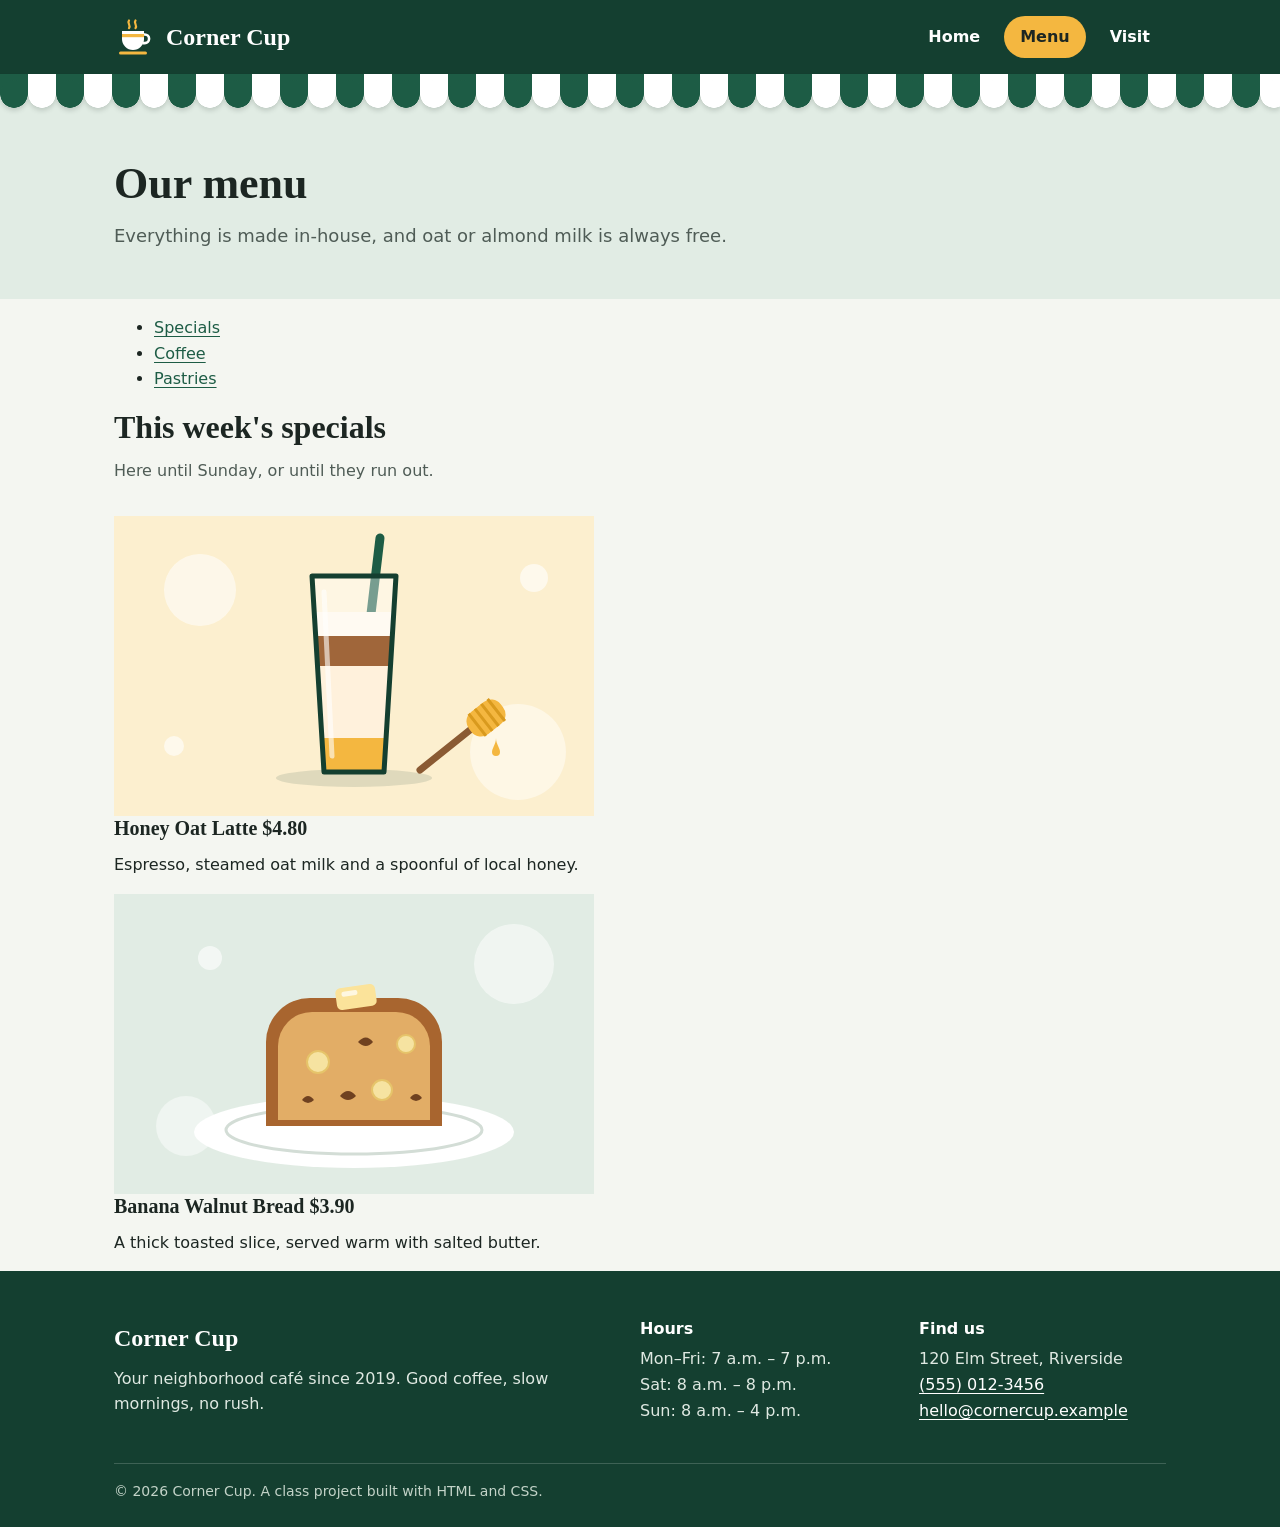
==== menu.html @ 161712bf "TODO 2 Done?" ====
<!DOCTYPE html>
<html lang="en">
<head>
  <meta charset="UTF-8">
  <meta name="viewport" content="width=device-width, initial-scale=1.0">
  <title>Menu | Corner Cup</title>
  <link rel="stylesheet" href="css/base.css">
  <link rel="stylesheet" href="css/menu.css">
</head>
<body>
  <a class="skip-link" href="#main">Skip to content</a>

  <!-- ===== Shared header (provided, don't edit) ===== -->
  <header class="site-header">
    <div class="container header-inner">
      <a class="brand" href="index.html">
        <img src="images/logo.svg" alt="" width="40" height="40">
        Corner Cup
      </a>
      <nav aria-label="Main">
        <ul class="nav-list">
          <li><a href="index.html">Home</a></li>
          <li><a href="menu.html" aria-current="page">Menu</a></li>
          <li><a href="visit.html">Visit</a></li>
        </ul>
      </nav>
    </div>
  </header>

  <!-- ===== Student 2: Menu page ===== -->
  <main id="main">
    <section class="page-header">
      <div class="container">
        <h1>Our menu</h1>
        <p>Everything is made in-house, and oat or almond milk is always free.</p>
      </div>
    </section>
    <nav class="menu-nav" aria-label="Menu sections">
      <div class="container">
        <ul class="menu-nav-list">
          <li><a href="#specials">Specials</a></li>
          <li><a href="#coffee">Coffee</a></li>
          <li><a href="#pastries">Pastries</a></li>
        </ul>
      </div>
    </nav>

    <section id="specials">
      <div class="container">
        <h2 class="section-title">This week's specials</h2>
        <p class="section-intro">Here until Sunday, or until they run out.</p>
        <div class="special-grid">
          <article class="special-card">
            <img src="images/special-latte.svg" width="480" height="300" alt=""/>
            <div class="special-body">
              <div class="item-head">
                <h3>Honey Oat Latte <span class="price">$4.80</span></h3>
                <p>Espresso, steamed oat milk and a spoonful of local honey.</p>
              </div>
            </div>
          </article>
          <article class="special-card">
            <img src="images/special-bread.svg" width="480" height="300" alt=""/>
            <div class="special-body">
              <div class="item-head">
                <h3>Banana Walnut Bread <span class="price">$3.90</span></h3>
                <p>A thick toasted slice, served warm with salted butter.</p>
              </div>
            </div>
          </article>
        </div>
      </div>
    </section>
    <!--
    ===================================================================
    STUDENT 2: build the Menu page inside this <main> element.
    Text to use is in "quotes". Suggested class names are in [brackets].
    Style everything in css/menu.css.
    ===================================================================

    TODO 1: Page header and category links (about 15 min)
      1. A <section> with the shared class [page-header] (it's already
         styled in base.css) containing a <div> [container] with:
         - <h1> "Our menu"
         - <p> "Everything is made in-house, and oat or almond milk is always free."
      2. A <nav> [menu-nav] with aria-label="Menu sections", containing a
         <div> [container] with a <ul> [menu-nav-list] of three links:
           "Specials" goes to #specials
           "Coffee" goes to #coffee
           "Pastries" goes to #pastries

           - done -->
    <!-- TODO 2: Specials (about 15 min)
    A <section> [section] with id="specials" (Student 1 links to this id!).
    Inside it, a <div> [container] with:
      - <h2> [section-title] "This week's specials"
      - <p> [section-intro] "Here until Sunday, or until they run out."
      - A <div> [special-grid] holding two <article> [special-card].
        Each card has:
          an <img> with width="480" height="300" and descriptive alt text, then
          a <div> [special-body] holding:
            a <div> [item-head] with an <h3> (the name) and a <span> [price]
            a <p> with the description
        Card 1: images/special-latte.svg
          "Honey Oat Latte"  "$4.80"
          "Espresso, steamed oat milk and a spoonful of local honey."
        Card 2: images/special-bread.svg
          "Banana Walnut Bread"  "$3.90"
          "A thick toasted slice, served warm with salted butter."-->
    <!--
    TODO 3: Menu lists (about 20 min)
    Two sections. Each is a <section> [section menu-section] with an id,
    containing a <div> [container] with an <h2> [section-title] and a
    <ul> [menu-list]. Each item is an <li> [menu-item] holding:
      a <div> [item-head] with an <h3> (the name) and a <span> [price]
      a <p> with the description

    Section 1: id="coffee", <h2> "Coffee"
      "Espresso"     "$2.80"  "A double shot of our house blend: chocolatey with a bright finish."
      "Cappuccino"   "$3.80"  "Espresso with equal parts steamed milk and thick foam."  (stretch: Bestseller)
      "Flat White"   "$4.00"  "A double shot topped with a thin layer of silky milk."
      "Cold Brew"    "$4.20"  "Steeped for 18 hours and served over ice."

    Section 2: id="pastries", <h2> "Pastries"
      "Butter Croissant"     "$3.20"  "Flaky, golden and baked every morning."  (stretch: Bestseller)
      "Cinnamon Roll"        "$3.60"  "Soft, swirled and topped with cream cheese icing."
      "Blueberry Muffin"     "$3.00"  "Packed with blueberries under a crunchy sugar top."
      "Oat & Raisin Cookie"  "$2.40"  "Chewy in the middle and crisp at the edges."  (stretch: Vegan)
      Tip: in HTML, write the & as &amp;

    TODO 4: Group-order note (about 5 min)
    After the two sections, a <div> [container] with a <p> [group-note]:
      "Ordering for a meeting or a party? Send us a message and we'll have
       everything ready."
    Make "Send us a message" a link to visit.html#contact
    (Student 3 creates that id).

    TODO 5: Phone layout
    Nothing to add here. This one is CSS only (see css/menu.css).

    STRETCH (only if you finish early): Badges
    Inside the <h3> of the three items marked "stretch", after the name,
    add a <span> [badge] with "Bestseller" or "Vegan".
    ===================================================================
    -->
  </main>

  <!-- ===== Shared footer (provided, don't edit) ===== -->
  <footer class="site-footer">
    <div class="container">
      <div class="footer-grid">
        <div>
          <p class="footer-brand">Corner Cup</p>
          <p>Your neighborhood café since 2019. Good coffee, slow mornings, no rush.</p>
        </div>
        <div>
          <h2 class="footer-title">Hours</h2>
          <p>Mon–Fri: 7 a.m. – 7 p.m.<br>Sat: 8 a.m. – 8 p.m.<br>Sun: 8 a.m. – 4 p.m.</p>
        </div>
        <div>
          <h2 class="footer-title">Find us</h2>
          <p>120 Elm Street, Riverside<br>
            <a href="tel:+15550123456">(555) 012-3456</a><br>
            <a href="mailto:hello@cornercup.example">hello@cornercup.example</a></p>
        </div>
      </div>
      <p class="footer-bottom">© 2026 Corner Cup. A class project built with HTML and CSS.</p>
    </div>
  </footer>
</body>
</html>
---- css/base.css ----
/* ==================================================================
   Corner Cup: shared styles (base.css)
   Provided by your teacher. Please don't edit this file.
   Use the variables and classes below in your own page's CSS.
   ================================================================== */

/* ---------- Design tokens ---------- */
:root {
  /* Colors */
  --color-primary: #1d5c45;       /* awning green: buttons, links */
  --color-primary-dark: #143f30;  /* header, footer, hover states */
  --color-accent: #f4b740;        /* marigold: highlights (always use dark text on it) */
  --color-accent-soft: #fcefcf;   /* pale marigold: badges, soft highlights */
  --color-mint: #e1ece4;          /* pale green: soft backgrounds */
  --color-bg: #f4f6f1;            /* page background */
  --color-surface: #ffffff;       /* cards and form fields */
  --color-text: #1c2622;          /* main text */
  --color-muted: #4f5c56;         /* secondary text */
  --color-border: #d3ddd6;        /* card borders and dividers */
  --color-border-strong: #7b8a82; /* form field borders */

  /* Fonts */
  --font-body: system-ui, -apple-system, "Segoe UI", Roboto, "Helvetica Neue", Arial, sans-serif;
  --font-display: "Palatino Linotype", Palatino, "Book Antiqua", Georgia, serif;

  /* Spacing scale */
  --space-1: 4px;
  --space-2: 8px;
  --space-3: 12px;
  --space-4: 16px;
  --space-5: 24px;
  --space-6: 32px;
  --space-7: 48px;
  --space-8: 64px;

  /* Shapes */
  --radius-sm: 6px;
  --radius: 12px;
  --radius-lg: 20px;
  --radius-pill: 999px;
  --shadow: 0 2px 10px rgba(28, 38, 34, 0.08);

  /* Layout */
  --max-width: 1100px;
}

/* ---------- Base ---------- */
*,
*::before,
*::after {
  box-sizing: border-box;
}

html {
  scroll-behavior: smooth;
}

body {
  margin: 0;
  font-family: var(--font-body);
  font-size: 1rem;
  line-height: 1.6;
  color: var(--color-text);
  background: var(--color-bg);
}

img {
  display: block;
  max-width: 100%;
  height: auto;
}

h1,
h2,
h3 {
  margin: 0 0 var(--space-3);
  font-family: var(--font-display);
  line-height: 1.2;
  text-wrap: balance;
}

h1 {
  font-size: 2.75rem;
}

h2 {
  font-size: 2rem;
}

h3 {
  font-size: 1.25rem;
}

p {
  margin: 0 0 var(--space-4);
}

a {
  color: var(--color-primary);
  text-underline-offset: 3px;
}

a:hover {
  color: var(--color-primary-dark);
}

:focus-visible {
  outline: 3px solid var(--color-primary);
  outline-offset: 3px;
}

/* ---------- Layout helpers ---------- */
.container {
  max-width: var(--max-width);
  margin: 0 auto;
  padding: 0 var(--space-5);
}

.section {
  padding: var(--space-8) 0;
}

.section-title {
  margin-bottom: var(--space-3);
}

.section-intro {
  max-width: 60ch;
  margin-bottom: var(--space-6);
  color: var(--color-muted);
}

/* ---------- Buttons ---------- */
.button {
  display: inline-block;
  padding: 12px 22px;
  border: 2px solid var(--color-primary);
  border-radius: var(--radius-pill);
  background: var(--color-primary);
  color: #ffffff;
  font: inherit;
  font-weight: 700;
  line-height: 1.2;
  text-decoration: none;
  cursor: pointer;
  transition: background-color 150ms ease, color 150ms ease, transform 150ms ease;
}

.button:hover {
  border-color: var(--color-primary-dark);
  background: var(--color-primary-dark);
  color: #ffffff;
  transform: translateY(-2px);
}

.button--secondary {
  background: transparent;
  color: var(--color-primary);
}

.button--secondary:hover {
  border-color: var(--color-primary);
  background: var(--color-primary);
  color: #ffffff;
}

/* ---------- Skip link (appears when you press Tab) ---------- */
.skip-link {
  position: absolute;
  top: -60px;
  left: var(--space-4);
  z-index: 10;
  padding: var(--space-2) var(--space-4);
  border-radius: var(--radius-sm);
  background: var(--color-accent);
  color: var(--color-text);
  font-weight: 700;
}

.skip-link:focus {
  top: var(--space-4);
}

/* ---------- Header ---------- */
.site-header {
  background: var(--color-primary-dark);
  color: #ffffff;
}

.header-inner {
  display: flex;
  flex-wrap: wrap;
  align-items: center;
  justify-content: space-between;
  gap: var(--space-3) var(--space-5);
  padding-top: var(--space-4);
  padding-bottom: var(--space-4);
}

.brand {
  display: flex;
  align-items: center;
  gap: var(--space-3);
  color: #ffffff;
  font-family: var(--font-display);
  font-size: 1.5rem;
  font-weight: 700;
  text-decoration: none;
}

.brand:hover {
  color: #ffffff;
}

.nav-list {
  display: flex;
  flex-wrap: wrap;
  gap: var(--space-2);
  margin: 0;
  padding: 0;
  list-style: none;
}

.nav-list a {
  display: block;
  padding: var(--space-2) var(--space-4);
  border-radius: var(--radius-pill);
  color: #ffffff;
  font-weight: 600;
  text-decoration: none;
}

.nav-list a:hover {
  background: rgba(255, 255, 255, 0.14);
  color: #ffffff;
}

.nav-list a[aria-current="page"] {
  background: var(--color-accent);
  color: var(--color-text);
}

.site-header :focus-visible,
.site-footer :focus-visible {
  outline-color: var(--color-accent);
}

/* The striped awning that hangs below the header.
   Its scalloped edge overlaps the top 14px of the first section. */
.site-header::after {
  content: "";
  position: relative;
  z-index: 1;
  display: block;
  height: 34px;
  margin-bottom: -14px;
  background:
    radial-gradient(circle at 14px 20px, var(--color-primary) 13.5px, transparent 14px) 0 0 / 56px 34px repeat-x,
    radial-gradient(circle at 42px 20px, #ffffff 13.5px, transparent 14px) 0 0 / 56px 34px repeat-x,
    linear-gradient(90deg, var(--color-primary) 0 28px, #ffffff 28px 56px) 0 0 / 56px 20px repeat-x;
  filter: drop-shadow(0 3px 2px rgba(28, 38, 34, 0.15));
  pointer-events: none;
}

/* ---------- Page header (used by the Menu and Visit pages) ---------- */
.page-header {
  padding: var(--space-8) 0 var(--space-7);
  background: var(--color-mint);
}

.page-header h1 {
  margin-bottom: var(--space-3);
}

.page-header p {
  max-width: 60ch;
  margin: 0;
  color: var(--color-muted);
  font-size: 1.125rem;
}

/* ---------- Footer ---------- */
.site-footer {
  padding: var(--space-7) 0 var(--space-5);
  background: var(--color-primary-dark);
  color: #dfe9e2;
}

.footer-grid {
  display: grid;
  grid-template-columns: 2fr 1fr 1fr;
  gap: var(--space-6);
}

.footer-grid p {
  margin: 0 0 var(--space-2);
}

.footer-brand {
  color: #ffffff;
  font-family: var(--font-display);
  font-size: 1.5rem;
  font-weight: 700;
}

.footer-title {
  margin-bottom: var(--space-2);
  color: #ffffff;
  font-family: var(--font-body);
  font-size: 1rem;
}

.site-footer a {
  color: #ffffff;
}

.site-footer a:hover {
  color: var(--color-accent);
}

.footer-bottom {
  margin: var(--space-6) 0 0;
  padding-top: var(--space-4);
  border-top: 1px solid rgba(255, 255, 255, 0.18);
  color: #c3d3c8;
  font-size: 0.875rem;
}

/* ---------- Phones (700px and narrower) ---------- */
@media (max-width: 700px) {
  h1 {
    font-size: 2.125rem;
  }

  h2 {
    font-size: 1.625rem;
  }

  .container {
    padding: 0 var(--space-4);
  }

  .section {
    padding: var(--space-7) 0;
  }

  .page-header {
    padding: var(--space-7) 0 var(--space-6);
  }

  .footer-grid {
    grid-template-columns: 1fr;
    gap: var(--space-5);
  }
}

/* ---------- Respect the "reduce motion" setting ---------- */
@media (prefers-reduced-motion: reduce) {
  html {
    scroll-behavior: auto;
  }

  *,
  *::before,
  *::after {
    transition: none !important;
  }
}
---- css/menu.css ----
/* ==================================================================
   menu.css: Student 2 (Menu page)
   Only edit this file and menu.html.

   Use the shared variables from base.css, for example:
     color: var(--color-muted);
     padding: var(--space-5);
     border-radius: var(--radius);
   The full list is at the bottom of the README.
   ================================================================== */

/* ---------- TODO 1: Category links ---------- */
/* .menu-nav: white background (--color-surface) and a thin bottom border
     (--color-border).
   .menu-nav-list: remove the bullets and the default spacing
     (list-style, margin, padding), then use Flexbox with a --space-2 gap
     and flex-wrap. Give it --space-4 padding on the top and bottom.
   .menu-nav-list a: pill-shaped links. Add padding, a 2px solid
     --color-primary border, --radius-pill corners, --color-primary text
     and no underline.
   On hover: fill the pill with --color-primary and make the text white. */


/* ---------- TODO 2: Specials ---------- */
/* .special-grid: CSS Grid with 2 equal columns and a --space-5 gap.
   .special-card: white background, a 1px border, --radius-lg corners,
     --shadow, and overflow: hidden so the image follows the rounded
     corners.
   .special-body: --space-5 padding.
   .item-head (also used in TODO 3): Flexbox with the name on the left
     and the price on the right (justify-content: space-between).
     Remove the margin on its <h3>.
   .price: --color-primary and bold.
   Make the descriptions muted, with no extra margin. */


/* ---------- TODO 3: Menu lists ---------- */
/* .menu-section: remove the top padding so the sections don't sit too
     far apart.
   .menu-list: remove the bullets and the default spacing, then use CSS
     Grid with 2 columns. Try gap: var(--space-5) var(--space-7);
     and some space above the list.
   .menu-item: some padding at the bottom and a 1px dashed
     --color-border-strong line under each item. */


/* ---------- TODO 4: Group-order note ---------- */
/* .group-note: soft marigold background (--color-accent-soft), padding,
   rounded corners, and --space-8 of margin at the bottom. */


/* ---------- Stretch: badges ---------- */
/* .badge: a small pill (--radius-pill corners, a little padding) with a
   --color-accent-soft background and small, bold text in the body font
   (--font-body). */


/* ---------- TODO 5: Phones (700px and narrower) ---------- */
@media (max-width: 700px) {
  /* Show the specials and both menu lists in one column. */
}
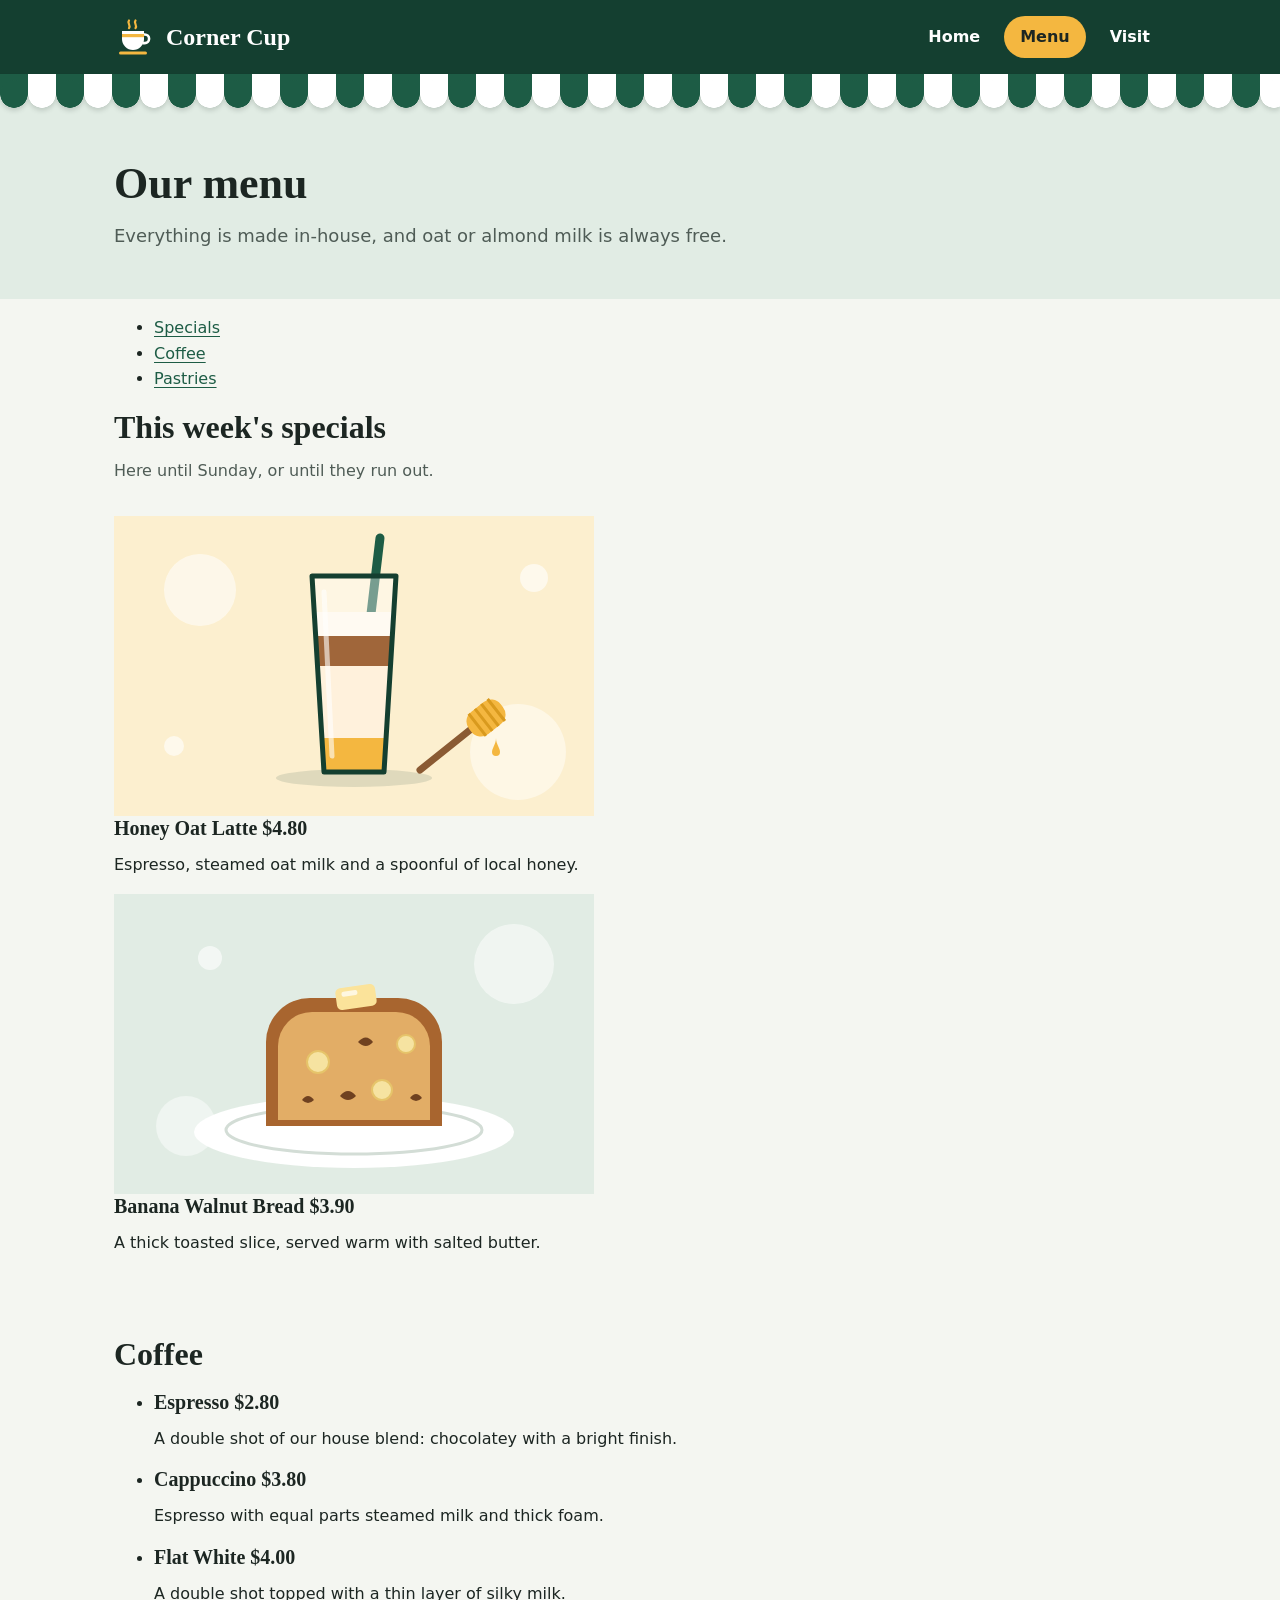
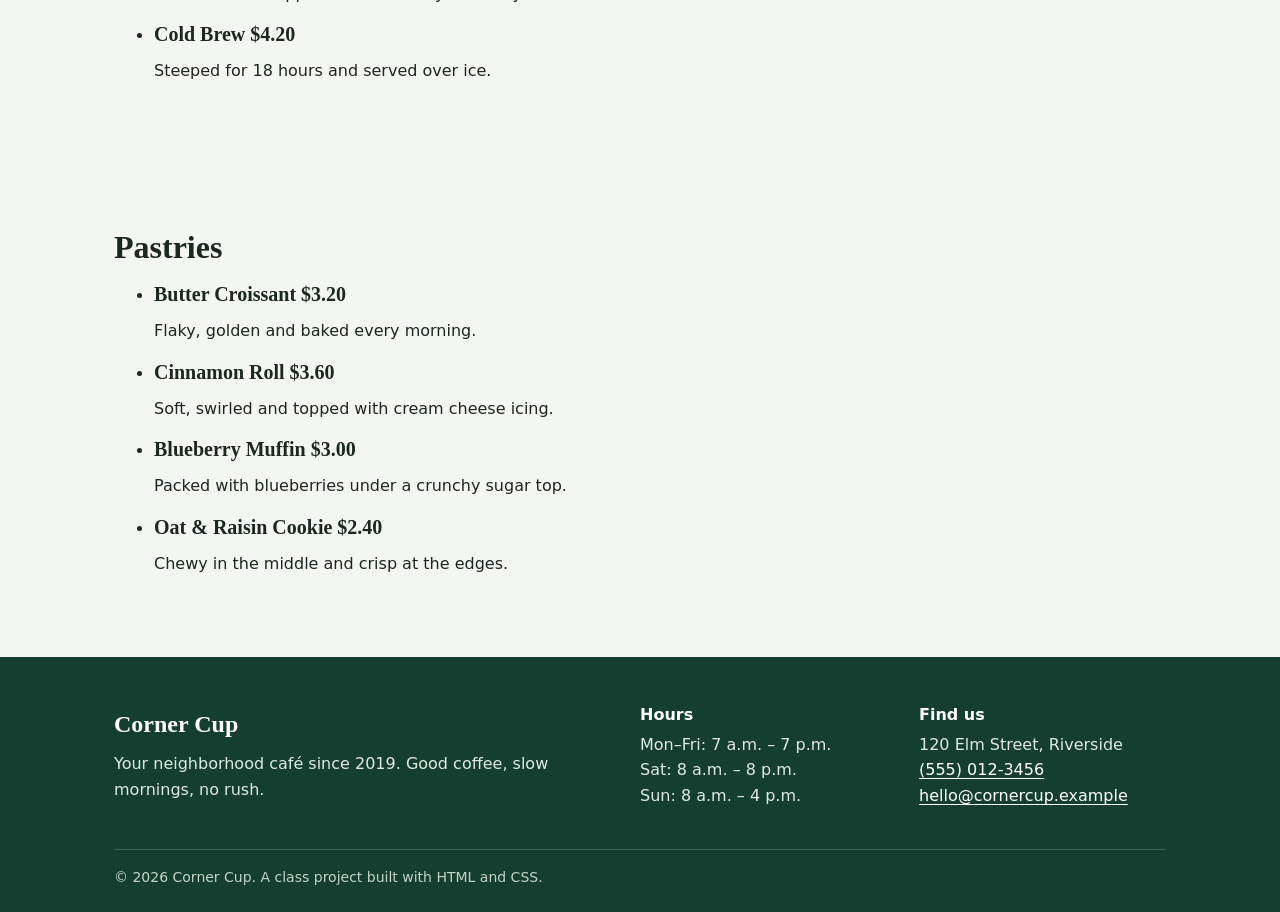
==== commit 5352a2c7: "TODO 3 Completed" ====
--- a/menu.html
+++ b/menu.html
@@ -71,6 +71,69 @@
         </div>
       </div>
     </section>
+    <section class="section menu-section" id="coffee">
+      <div class="container">
+        <h2 class="section-title">Coffee</h2>
+        <ul class="menu-list">
+          <li class="menu-item">
+            <div class="item-head">
+              <h3>Espresso <span>$2.80</span></h3>
+              <p>A double shot of our house blend: chocolatey with a bright finish.</p>
+            </div>
+          </li>
+          <li class="menu-item">
+            <div class="item-head">
+              <h3>Cappuccino <span>$3.80</span></h3>
+              <p>Espresso with equal parts steamed milk and thick foam.</p> <!-- NOT SURE ABOUT THE STRETCH BESTSELLER-->
+            </div>
+          </li>
+          <li class="menu-item">
+            <div class="item-head">
+              <h3>Flat White <span>$4.00</span></h3>
+              <p>A double shot topped with a thin layer of silky milk.</p>
+            </div>
+          </li>
+          <li class="menu-item">
+            <div class="item-head">
+              <h3>Cold Brew <span>$4.20</span></h3>
+              <p>Steeped for 18 hours and served over ice.</p>
+            </div>
+          </li>
+        </ul>
+      </div>
+    </section>
+    <section class="section menu-section" id="pastries">
+      <div class="container">
+        <h2 class="section-title">Pastries</h2>
+        <ul class="menu-list">
+          <li class="menu-item">
+            <div class="item-head">
+              <h3>Butter Croissant <span>$3.20</span></h3>
+              <p>Flaky, golden and baked every morning.</p> <!--NOT SURE ABOUT THE STRETCH-->
+            </div>
+          </li>
+          <li class="menu-item">
+            <div class="item-head">
+              <h3>Cinnamon Roll <span>$3.60</span></h3>
+              <p>Soft, swirled and topped with cream cheese icing.</p>
+            </div>
+          </li>
+          <li class="menu-item">
+            <div class="item-head">
+              <h3>Blueberry Muffin <span>$3.00</span></h3>
+              <p>Packed with blueberries under a crunchy sugar top.</p>
+            </div>
+          </li>
+          <li class="menu-item">
+            <div class="item-head">
+              <h3>Oat &amp Raisin Cookie <span>$2.40</span></h3>
+              <p>Chewy in the middle and crisp at the edges.</p>
+            </div>
+          </li>
+        </ul>
+      </div>
+    </section>
+    
     <!--
     ===================================================================
     STUDENT 2: build the Menu page inside this <main> element.
@@ -120,7 +183,8 @@
       "Cappuccino"   "$3.80"  "Espresso with equal parts steamed milk and thick foam."  (stretch: Bestseller)
       "Flat White"   "$4.00"  "A double shot topped with a thin layer of silky milk."
       "Cold Brew"    "$4.20"  "Steeped for 18 hours and served over ice."
-
+    -->
+      <!-- 
     Section 2: id="pastries", <h2> "Pastries"
       "Butter Croissant"     "$3.20"  "Flaky, golden and baked every morning."  (stretch: Bestseller)
       "Cinnamon Roll"        "$3.60"  "Soft, swirled and topped with cream cheese icing."
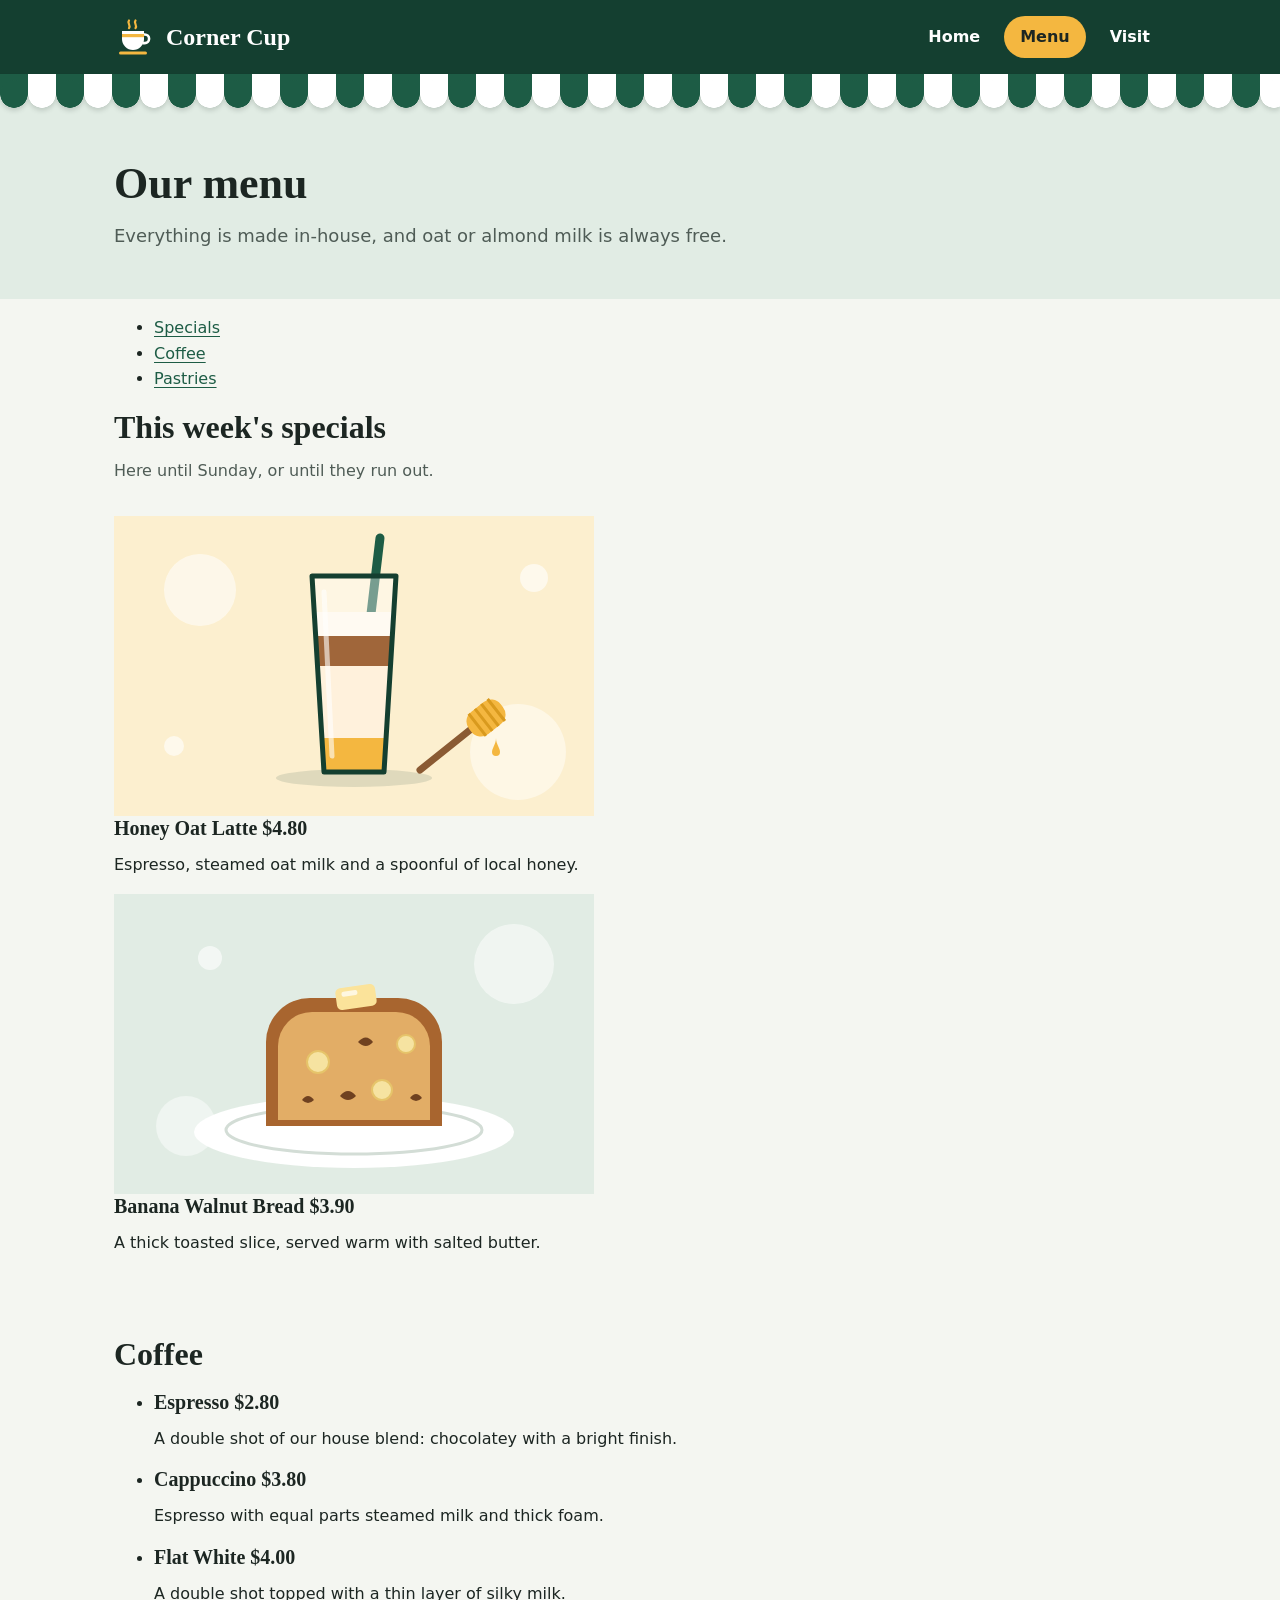
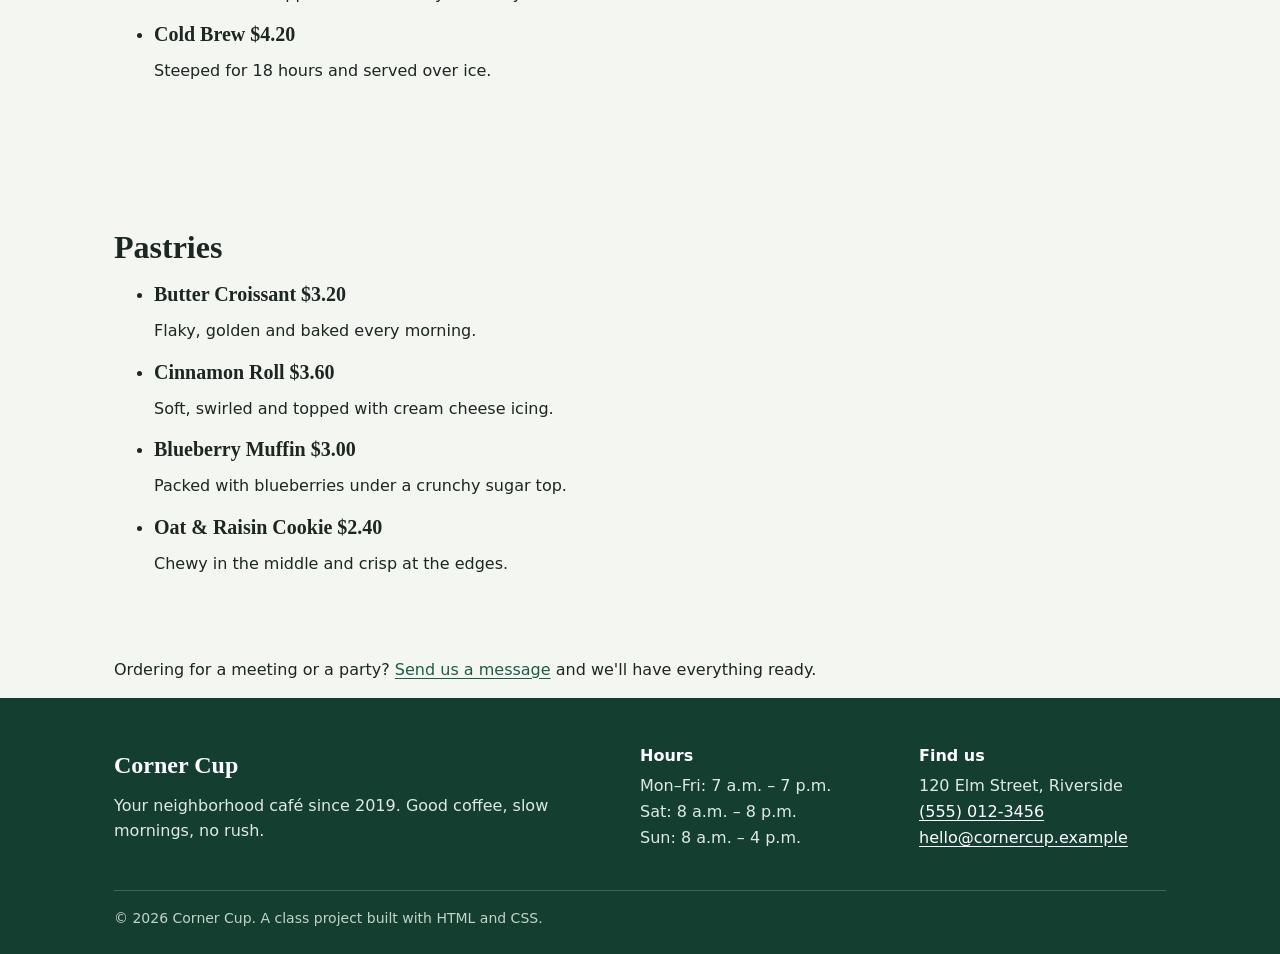
==== commit 922b3d01: "TODO 4 Completed" ====
--- a/menu.html
+++ b/menu.html
@@ -127,12 +127,17 @@
           <li class="menu-item">
             <div class="item-head">
               <h3>Oat &amp Raisin Cookie <span>$2.40</span></h3>
-              <p>Chewy in the middle and crisp at the edges.</p>
-            </div>
-          </li>
-        </ul>
-      </div>
-    </section>
+              <p>Chewy in the middle and crisp at the edges.</p> <!--Vegan Stretch-->
+            </div>
+          </li>
+        </ul>
+      </div>
+    </section>
+
+    <div class="container">
+      <p class="group-note">Ordering for a meeting or a party? <a href="visit.html#contact">Send us a message</a> and we'll have everything ready.</p>
+      
+    </div>
     
     <!--
     ===================================================================
@@ -191,7 +196,8 @@
       "Blueberry Muffin"     "$3.00"  "Packed with blueberries under a crunchy sugar top."
       "Oat & Raisin Cookie"  "$2.40"  "Chewy in the middle and crisp at the edges."  (stretch: Vegan)
       Tip: in HTML, write the & as &amp;
-
+    -->
+      <!----
     TODO 4: Group-order note (about 5 min)
     After the two sections, a <div> [container] with a <p> [group-note]:
       "Ordering for a meeting or a party? Send us a message and we'll have
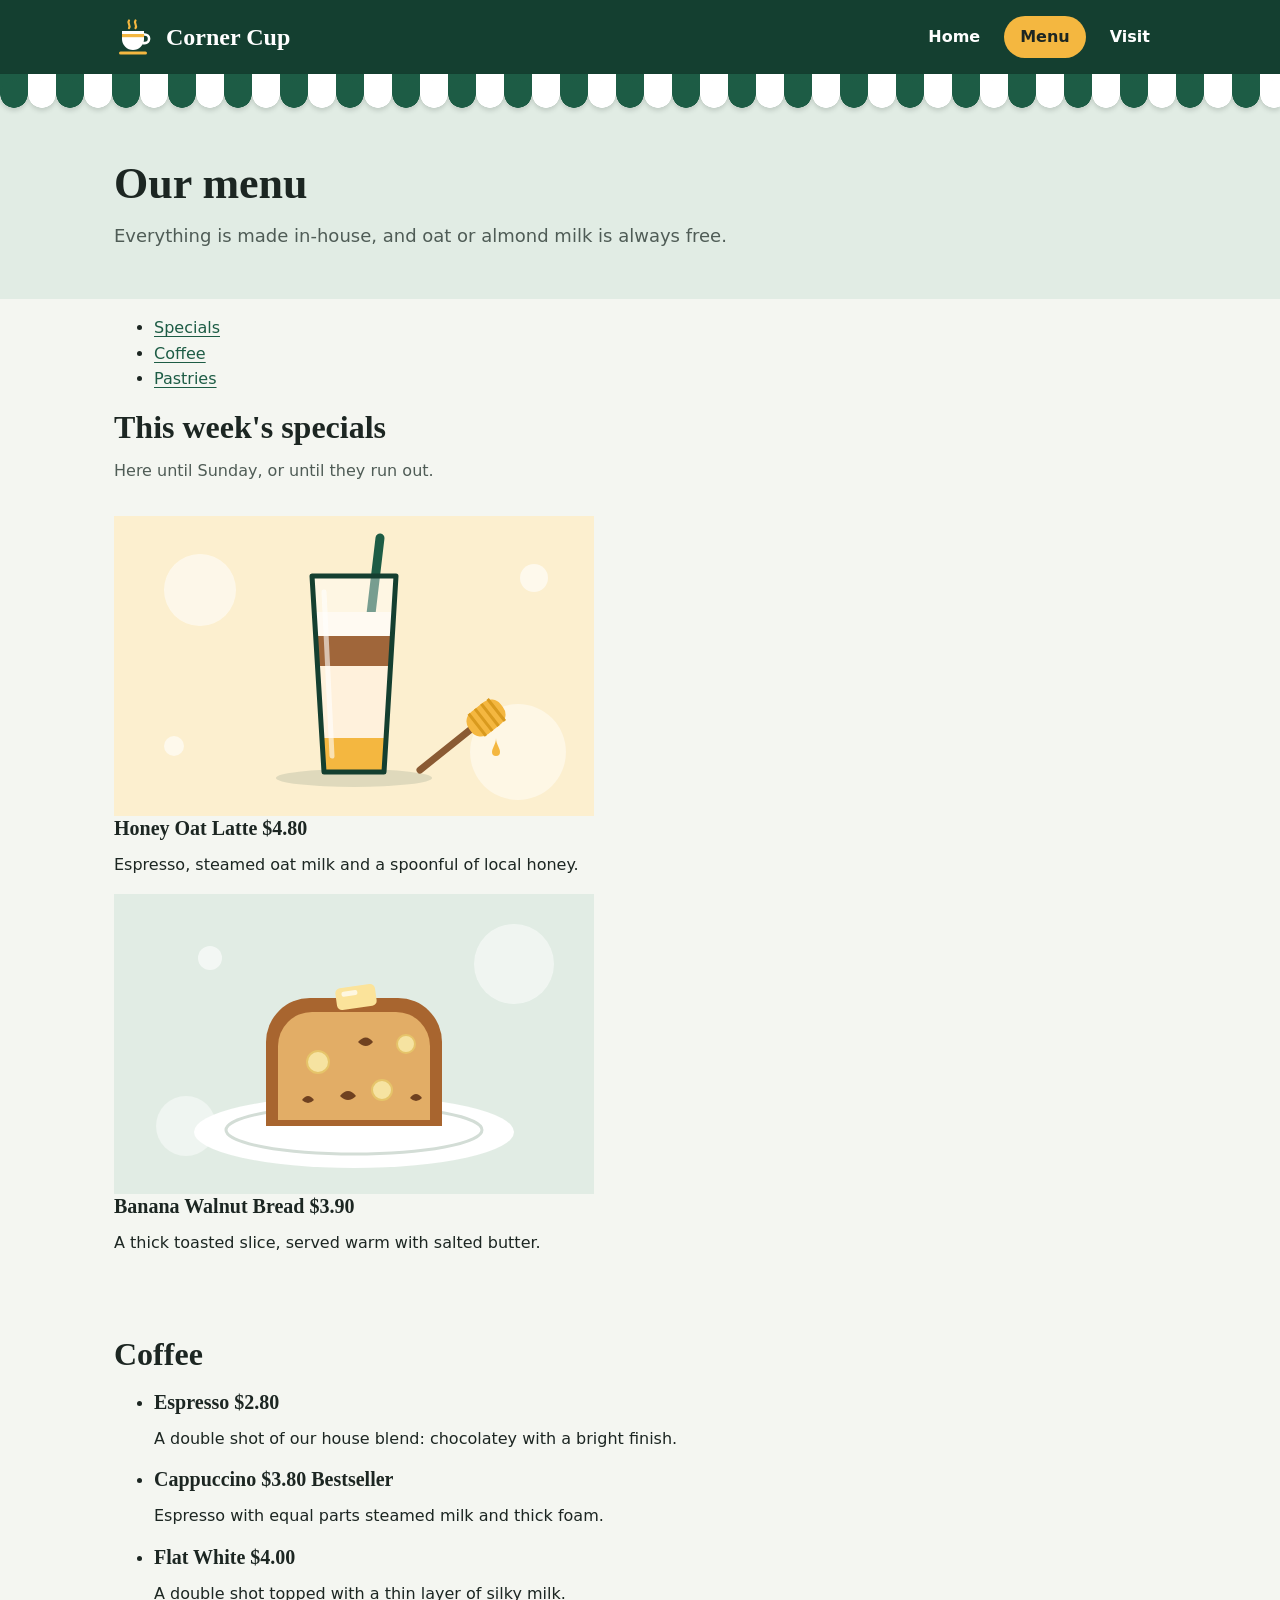
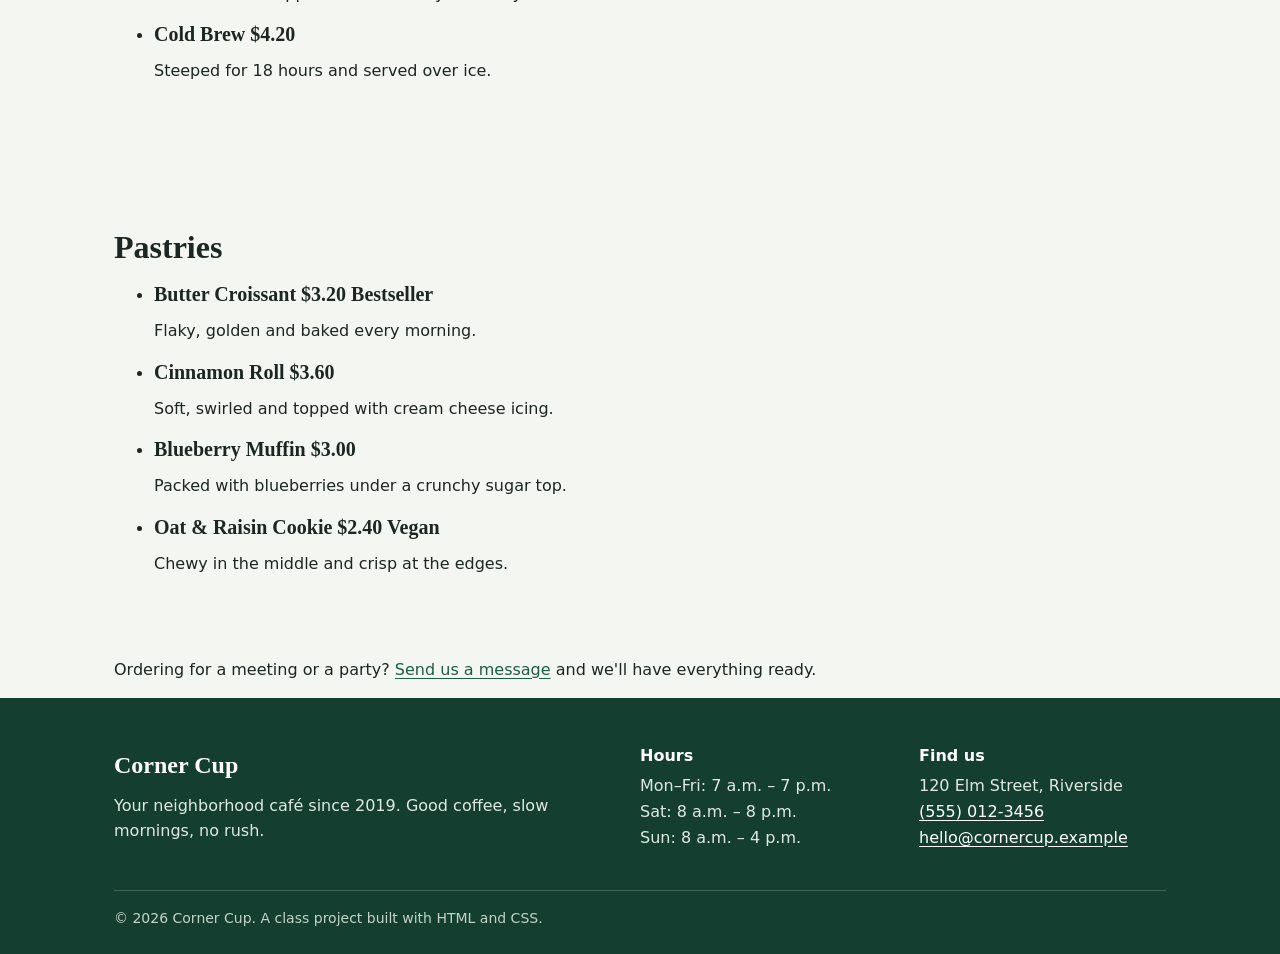
==== commit 20c2626f: "Menu HTML Completed?" ====
--- a/menu.html
+++ b/menu.html
@@ -83,7 +83,7 @@
           </li>
           <li class="menu-item">
             <div class="item-head">
-              <h3>Cappuccino <span>$3.80</span></h3>
+              <h3>Cappuccino <span>$3.80</span> <span class="badge">Bestseller</span></h3>
               <p>Espresso with equal parts steamed milk and thick foam.</p> <!-- NOT SURE ABOUT THE STRETCH BESTSELLER-->
             </div>
           </li>
@@ -108,7 +108,7 @@
         <ul class="menu-list">
           <li class="menu-item">
             <div class="item-head">
-              <h3>Butter Croissant <span>$3.20</span></h3>
+              <h3>Butter Croissant <span>$3.20</span> <span class="badge">Bestseller</span></h3>
               <p>Flaky, golden and baked every morning.</p> <!--NOT SURE ABOUT THE STRETCH-->
             </div>
           </li>
@@ -126,7 +126,7 @@
           </li>
           <li class="menu-item">
             <div class="item-head">
-              <h3>Oat &amp Raisin Cookie <span>$2.40</span></h3>
+              <h3>Oat &amp Raisin Cookie <span>$2.40</span> <span class="badge">Vegan</span></h3>
               <p>Chewy in the middle and crisp at the edges.</p> <!--Vegan Stretch-->
             </div>
           </li>
@@ -136,7 +136,6 @@
 
     <div class="container">
       <p class="group-note">Ordering for a meeting or a party? <a href="visit.html#contact">Send us a message</a> and we'll have everything ready.</p>
-      
     </div>
     
     <!--
@@ -204,7 +203,8 @@
        everything ready."
     Make "Send us a message" a link to visit.html#contact
     (Student 3 creates that id).
-
+    -->
+    <!--
     TODO 5: Phone layout
     Nothing to add here. This one is CSS only (see css/menu.css).
 
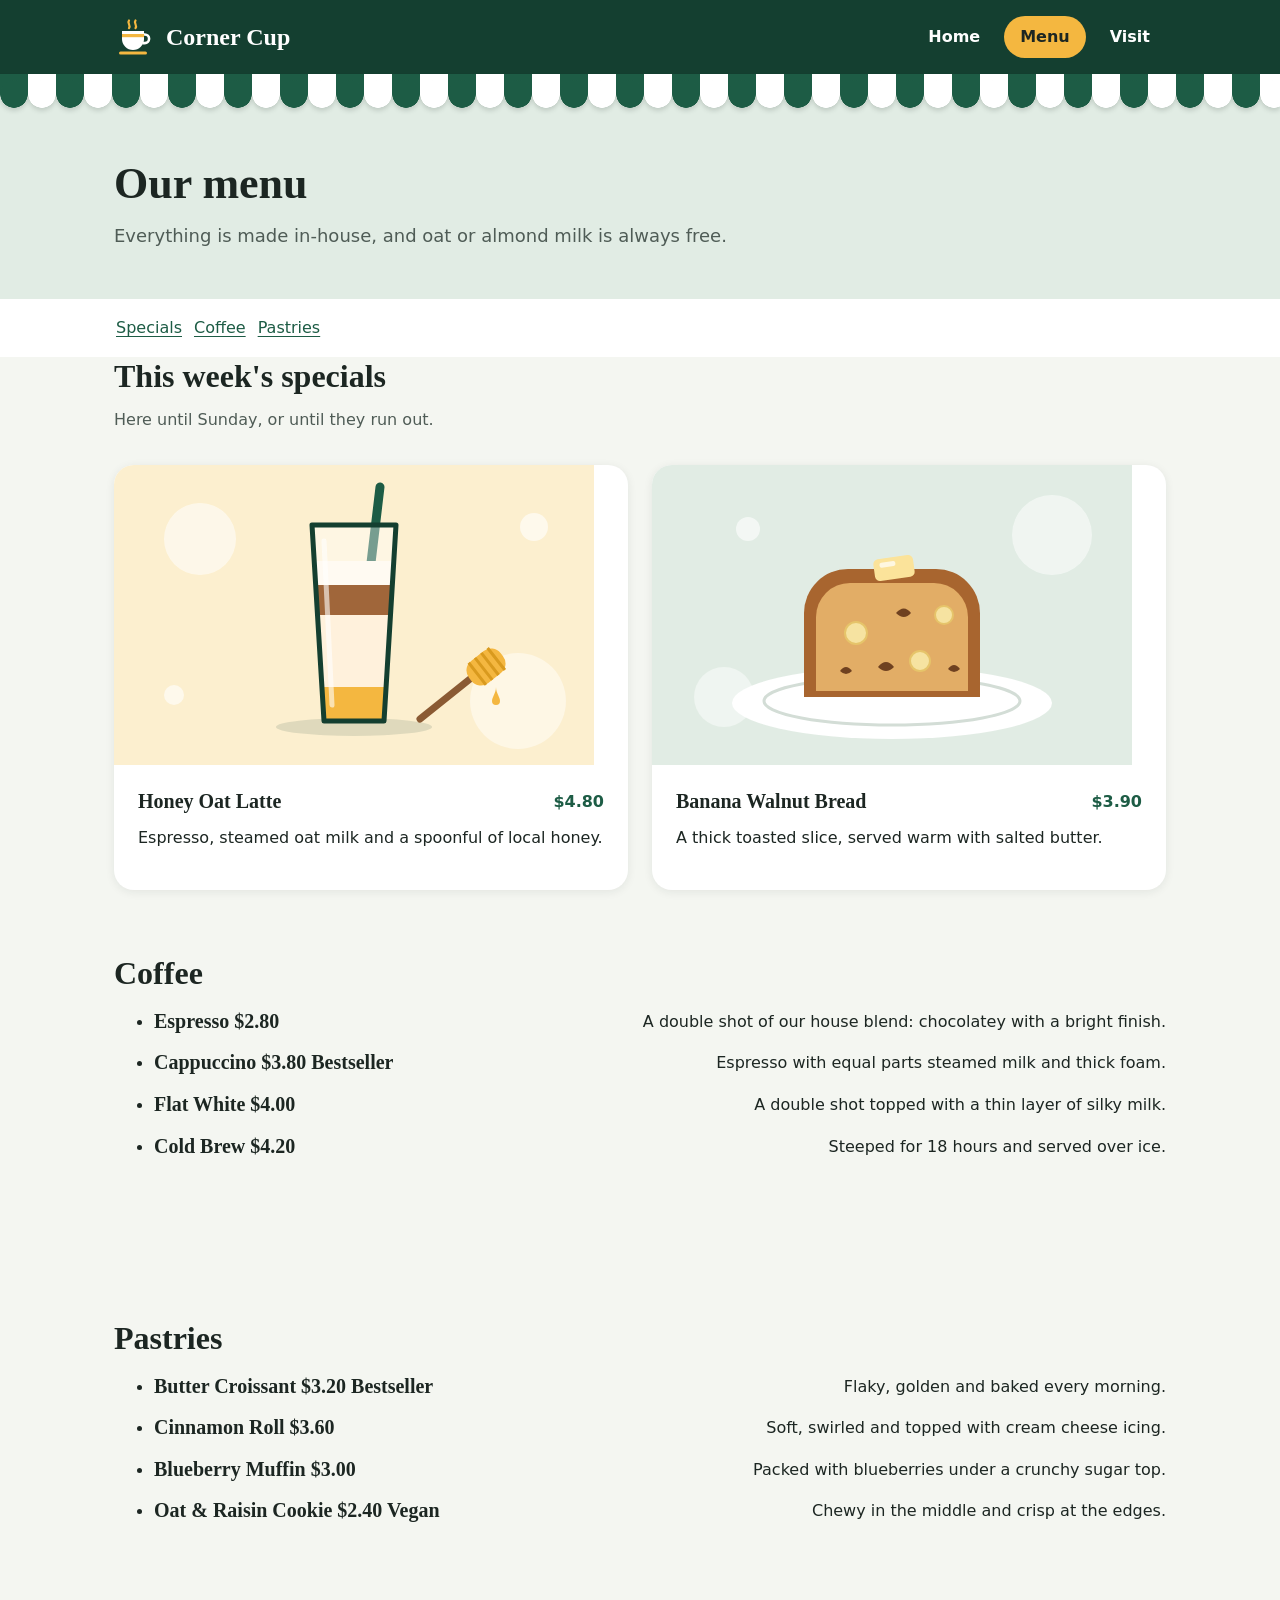
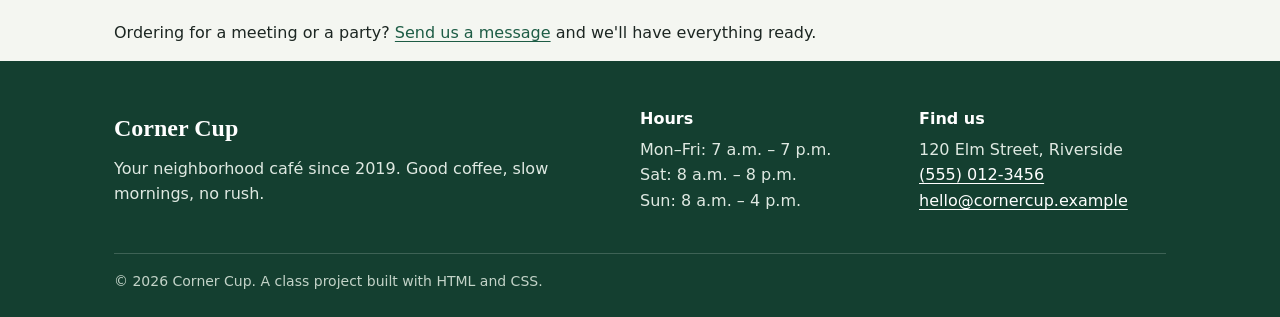
==== commit bfe457cf: "Updated Menu HTML specials card and Menu CSS" ====
--- a/menu.html
+++ b/menu.html
@@ -54,18 +54,20 @@
             <img src="images/special-latte.svg" width="480" height="300" alt=""/>
             <div class="special-body">
               <div class="item-head">
-                <h3>Honey Oat Latte <span class="price">$4.80</span></h3>
-                <p>Espresso, steamed oat milk and a spoonful of local honey.</p>
+                <h3>Honey Oat Latte</h3>
+                <span class="price">$4.80</span>
               </div>
+              <p>Espresso, steamed oat milk and a spoonful of local honey.</p>
             </div>
           </article>
           <article class="special-card">
             <img src="images/special-bread.svg" width="480" height="300" alt=""/>
             <div class="special-body">
               <div class="item-head">
-                <h3>Banana Walnut Bread <span class="price">$3.90</span></h3>
-                <p>A thick toasted slice, served warm with salted butter.</p>
+                <h3>Banana Walnut Bread</h3>
+                <span class="price">$3.90</span>
               </div>
+              <p>A thick toasted slice, served warm with salted butter.</p>
             </div>
           </article>
         </div>
--- a/css/menu.css
+++ b/css/menu.css
@@ -8,7 +8,61 @@
      border-radius: var(--radius);
    The full list is at the bottom of the README.
    ================================================================== */
+.menu-nav{
+  background-color: var(--color-surface);
+  border-bottom: var(--color-border);
+}
 
+.menu-nav-list{
+  list-style: none;
+  margin: 0;
+  padding: 0;
+  display: flex;
+  gap: var(--space-2);
+  flex-wrap: wrap;
+  padding-top: var(--space-4);
+  padding-bottom: var(--space-4);
+}
+
+.menu-nav-list a{
+  padding: 2px;
+  border: var(--color-primary);
+  border-radius: var(--radius-pill);
+  color: var(--color-primary);
+}
+
+.menu-nav-list a:Hover{
+  background-color: var(--color-primary);
+  color: white;
+}
+
+.special-grid{
+  display: grid;
+  grid-template-columns: repeat(2, 1fr);
+  gap: var(--space-5);
+}
+
+.special-card{
+  background-color: white;
+  border: 1px;
+  border-radius: var(--radius-lg);
+  box-shadow: var(--shadow);
+  overflow: hidden;
+}
+
+.special-body{
+  padding: var(--space-5);
+}
+
+.item-head{
+  display: flex;
+  justify-content: space-between;
+}
+
+.price{
+  color: var(--color-primary);
+  font-weight: bold;
+}
 /* ---------- TODO 1: Category links ---------- */
 /* .menu-nav: white background (--color-surface) and a thin bottom border
      (--color-border).
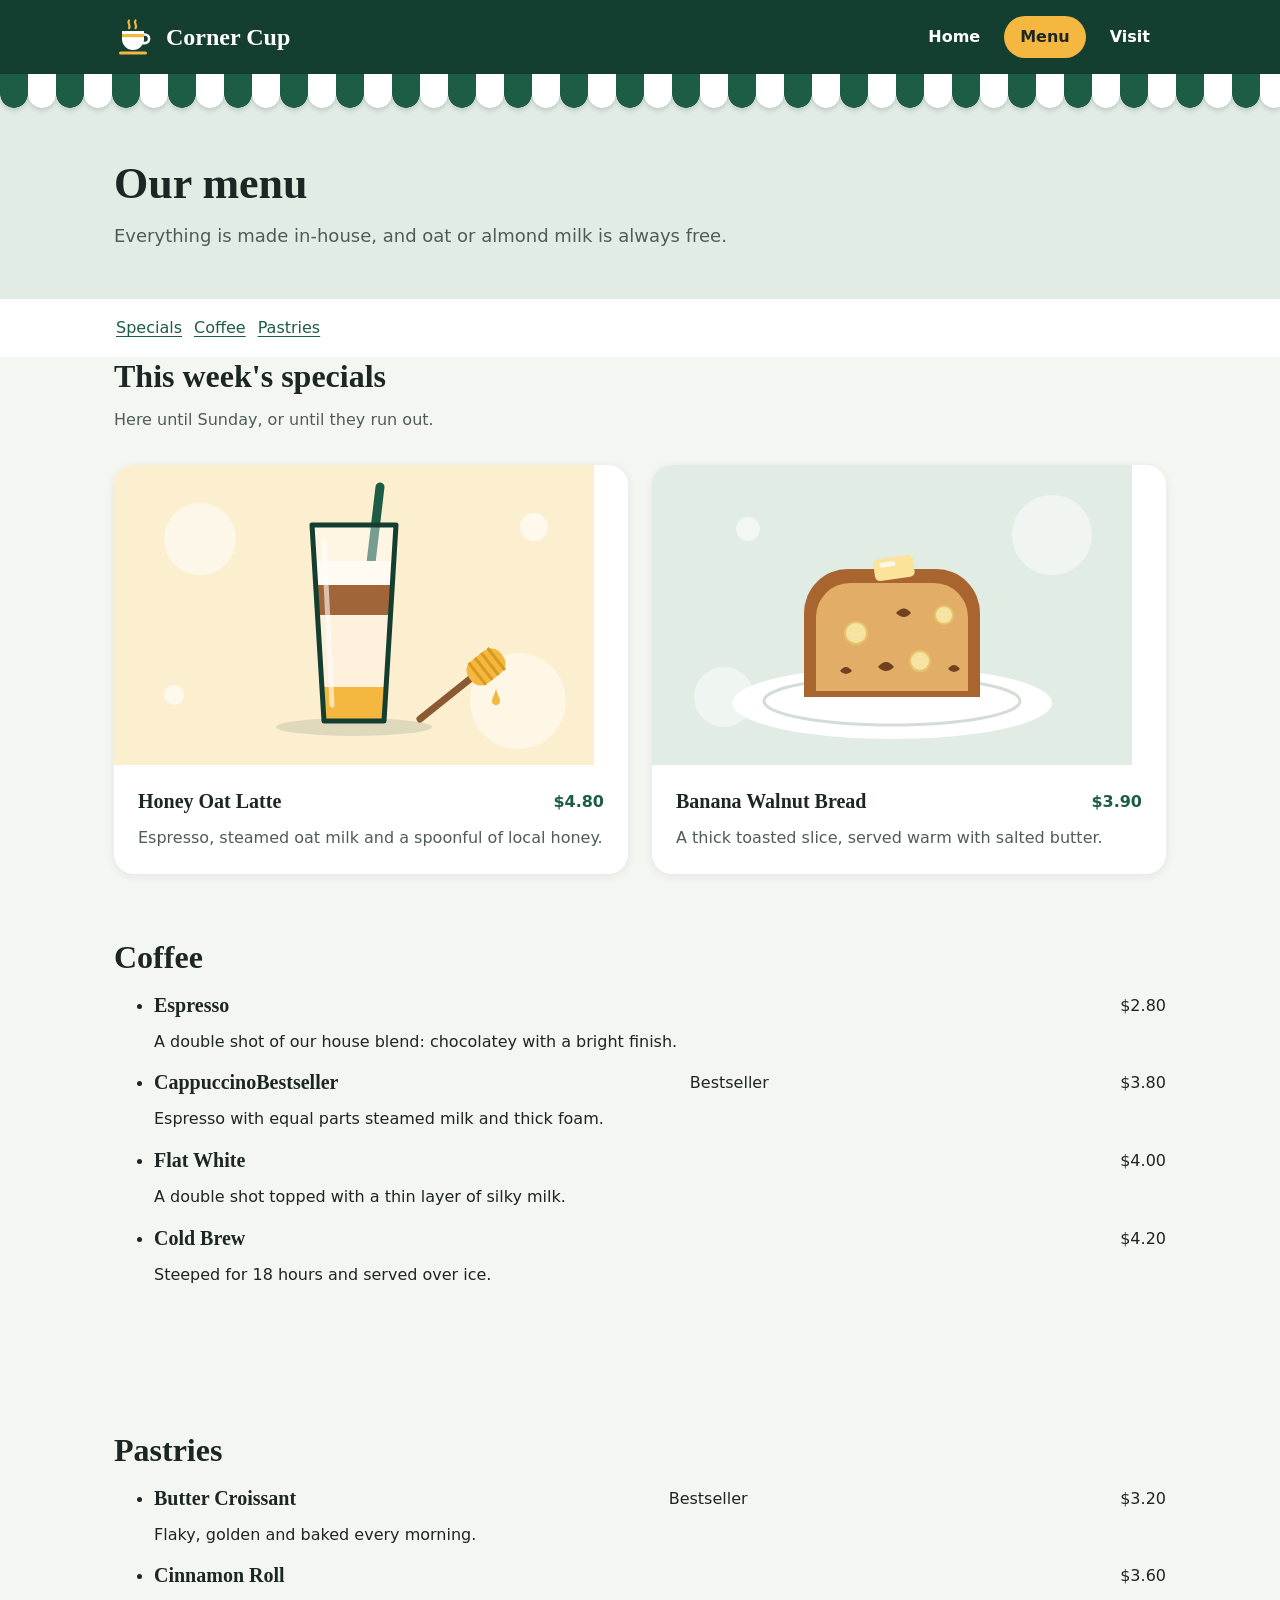
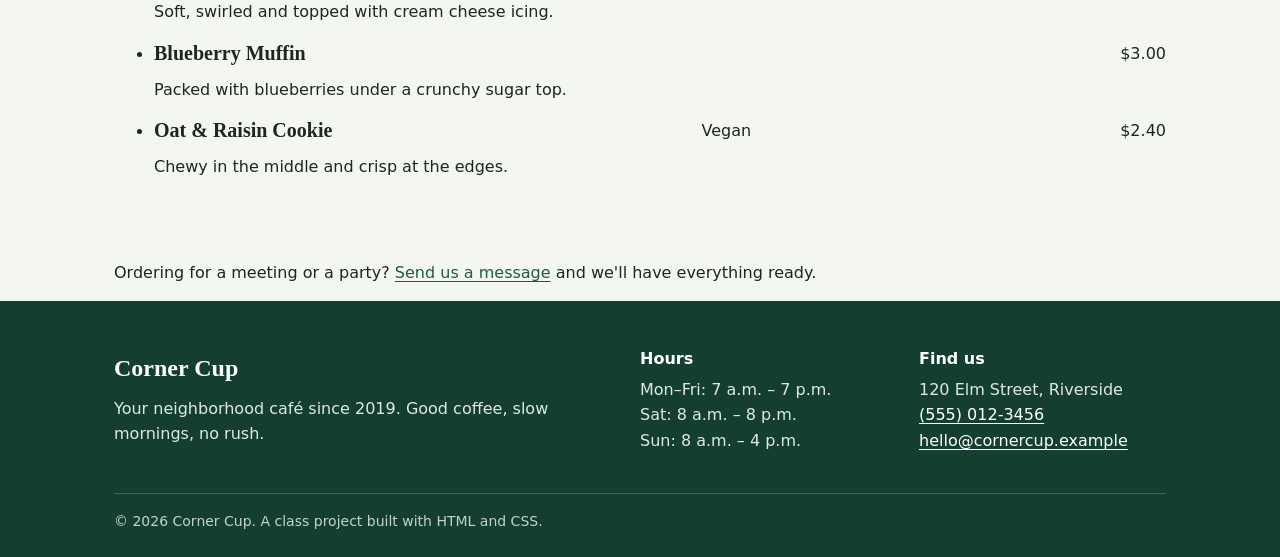
==== commit 7b0933ae: "Updated Menu HTML - menu items" ====
--- a/menu.html
+++ b/menu.html
@@ -79,27 +79,32 @@
         <ul class="menu-list">
           <li class="menu-item">
             <div class="item-head">
-              <h3>Espresso <span>$2.80</span></h3>
-              <p>A double shot of our house blend: chocolatey with a bright finish.</p>
-            </div>
-          </li>
-          <li class="menu-item">
-            <div class="item-head">
-              <h3>Cappuccino <span>$3.80</span> <span class="badge">Bestseller</span></h3>
-              <p>Espresso with equal parts steamed milk and thick foam.</p> <!-- NOT SURE ABOUT THE STRETCH BESTSELLER-->
-            </div>
-          </li>
-          <li class="menu-item">
-            <div class="item-head">
-              <h3>Flat White <span>$4.00</span></h3>
-              <p>A double shot topped with a thin layer of silky milk.</p>
-            </div>
-          </li>
-          <li class="menu-item">
-            <div class="item-head">
-              <h3>Cold Brew <span>$4.20</span></h3>
-              <p>Steeped for 18 hours and served over ice.</p>
-            </div>
+              <h3>Espresso</h3>
+              <span>$2.80</span>
+            </div>
+            <p>A double shot of our house blend: chocolatey with a bright finish.</p>
+          </li>
+          <li class="menu-item">
+            <div class="item-head">
+              <h3>Cappuccino<span class="badge">Bestseller</span></h3>
+              <span class="badge">Bestseller</span>
+              <span>$3.80</span>
+            </div>
+            <p>Espresso with equal parts steamed milk and thick foam.</p>
+          </li>
+          <li class="menu-item">
+            <div class="item-head">
+              <h3>Flat White</h3>
+              <span>$4.00</span>
+            </div>
+            <p>A double shot topped with a thin layer of silky milk.</p>
+          </li>
+          <li class="menu-item">
+            <div class="item-head">
+              <h3>Cold Brew</h3>
+              <span>$4.20</span>
+            </div>
+            <p>Steeped for 18 hours and served over ice.</p>
           </li>
         </ul>
       </div>
@@ -110,27 +115,33 @@
         <ul class="menu-list">
           <li class="menu-item">
             <div class="item-head">
-              <h3>Butter Croissant <span>$3.20</span> <span class="badge">Bestseller</span></h3>
-              <p>Flaky, golden and baked every morning.</p> <!--NOT SURE ABOUT THE STRETCH-->
-            </div>
-          </li>
-          <li class="menu-item">
-            <div class="item-head">
-              <h3>Cinnamon Roll <span>$3.60</span></h3>
-              <p>Soft, swirled and topped with cream cheese icing.</p>
-            </div>
-          </li>
-          <li class="menu-item">
-            <div class="item-head">
-              <h3>Blueberry Muffin <span>$3.00</span></h3>
-              <p>Packed with blueberries under a crunchy sugar top.</p>
-            </div>
-          </li>
-          <li class="menu-item">
-            <div class="item-head">
-              <h3>Oat &amp Raisin Cookie <span>$2.40</span> <span class="badge">Vegan</span></h3>
-              <p>Chewy in the middle and crisp at the edges.</p> <!--Vegan Stretch-->
-            </div>
+              <h3>Butter Croissant</h3>
+              <span class="badge">Bestseller</span>
+              <span>$3.20</span> 
+            </div>
+            <p>Flaky, golden and baked every morning.</p>
+          </li>
+          <li class="menu-item">
+            <div class="item-head">
+              <h3>Cinnamon Roll</h3> 
+              <span>$3.60</span>
+            </div>
+            <p>Soft, swirled and topped with cream cheese icing.</p>
+          </li>
+          <li class="menu-item">
+            <div class="item-head">
+              <h3>Blueberry Muffin</h3>
+              <span>$3.00</span>
+            </div>
+            <p>Packed with blueberries under a crunchy sugar top.</p>
+          </li>
+          <li class="menu-item">
+            <div class="item-head">
+              <h3>Oat &amp Raisin Cookie</h3>
+              <span class="badge">Vegan</span>
+              <span>$2.40</span>
+            </div>
+            <p>Chewy in the middle and crisp at the edges.</p>
           </li>
         </ul>
       </div>
--- a/css/menu.css
+++ b/css/menu.css
@@ -63,6 +63,11 @@
   color: var(--color-primary);
   font-weight: bold;
 }
+
+.special-body p{
+  color: var(--color-muted);
+  margin: 0;
+}
 /* ---------- TODO 1: Category links ---------- */
 /* .menu-nav: white background (--color-surface) and a thin bottom border
      (--color-border).
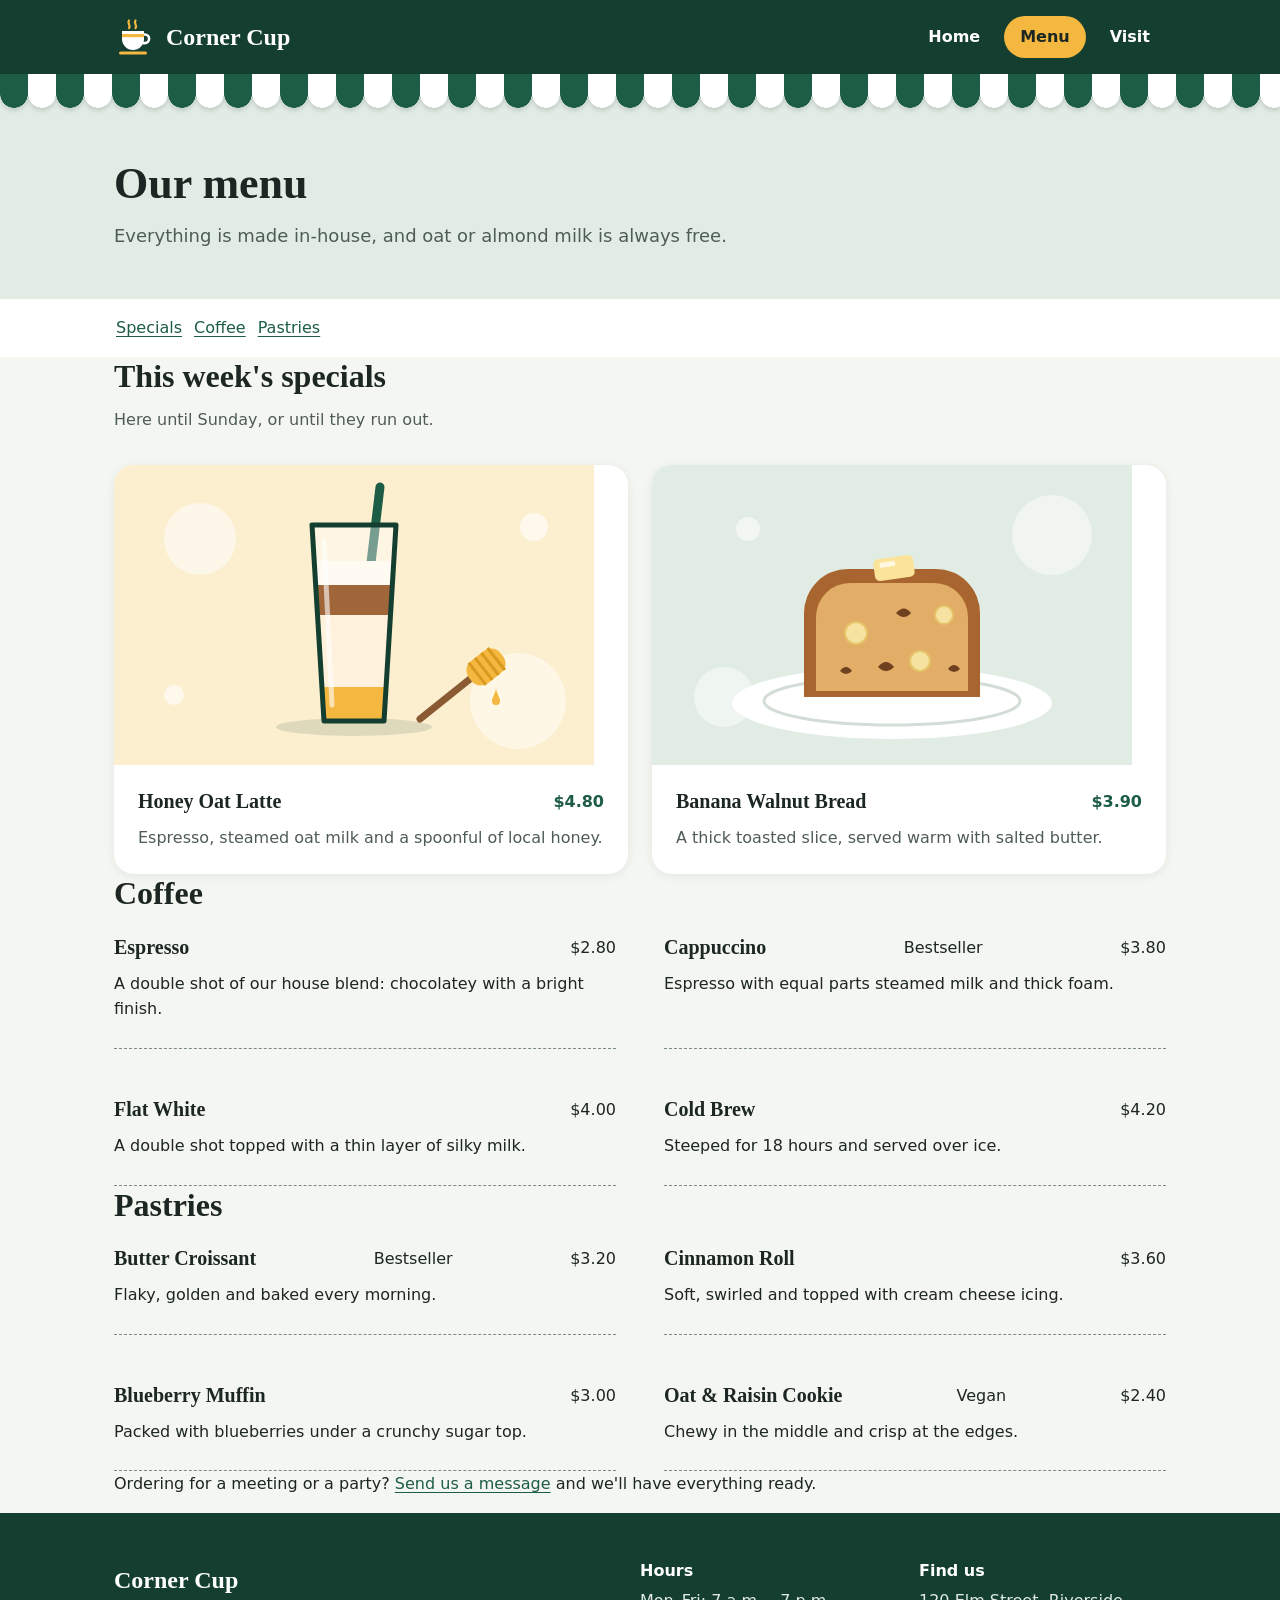
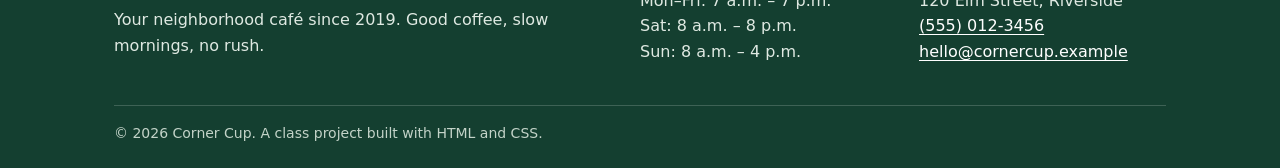
==== commit 97c2d67e: "Updated HTML" ====
--- a/menu.html
+++ b/menu.html
@@ -73,7 +73,7 @@
         </div>
       </div>
     </section>
-    <section class="section menu-section" id="coffee">
+    <section class="menu-section" id="coffee">
       <div class="container">
         <h2 class="section-title">Coffee</h2>
         <ul class="menu-list">
@@ -86,7 +86,7 @@
           </li>
           <li class="menu-item">
             <div class="item-head">
-              <h3>Cappuccino<span class="badge">Bestseller</span></h3>
+              <h3>Cappuccino</h3>
               <span class="badge">Bestseller</span>
               <span>$3.80</span>
             </div>
@@ -109,7 +109,7 @@
         </ul>
       </div>
     </section>
-    <section class="section menu-section" id="pastries">
+    <section class="menu-section" id="pastries">
       <div class="container">
         <h2 class="section-title">Pastries</h2>
         <ul class="menu-list">
--- a/css/menu.css
+++ b/css/menu.css
@@ -68,6 +68,26 @@
   color: var(--color-muted);
   margin: 0;
 }
+
+.menu-section{
+  padding-top: 0;
+}
+
+.menu-list{
+  list-style-type: none;
+  margin: 0;
+  padding: 0;
+  display: grid;
+  grid-template-columns: repeat(2, 1fr);
+  gap: var(--space-7);
+  padding-top: 10px;
+}
+
+.menu-item{
+  padding-bottom: 10px;
+  border-bottom: 1px dashed var(--color-border-strong);
+}
+
 /* ---------- TODO 1: Category links ---------- */
 /* .menu-nav: white background (--color-surface) and a thin bottom border
      (--color-border).
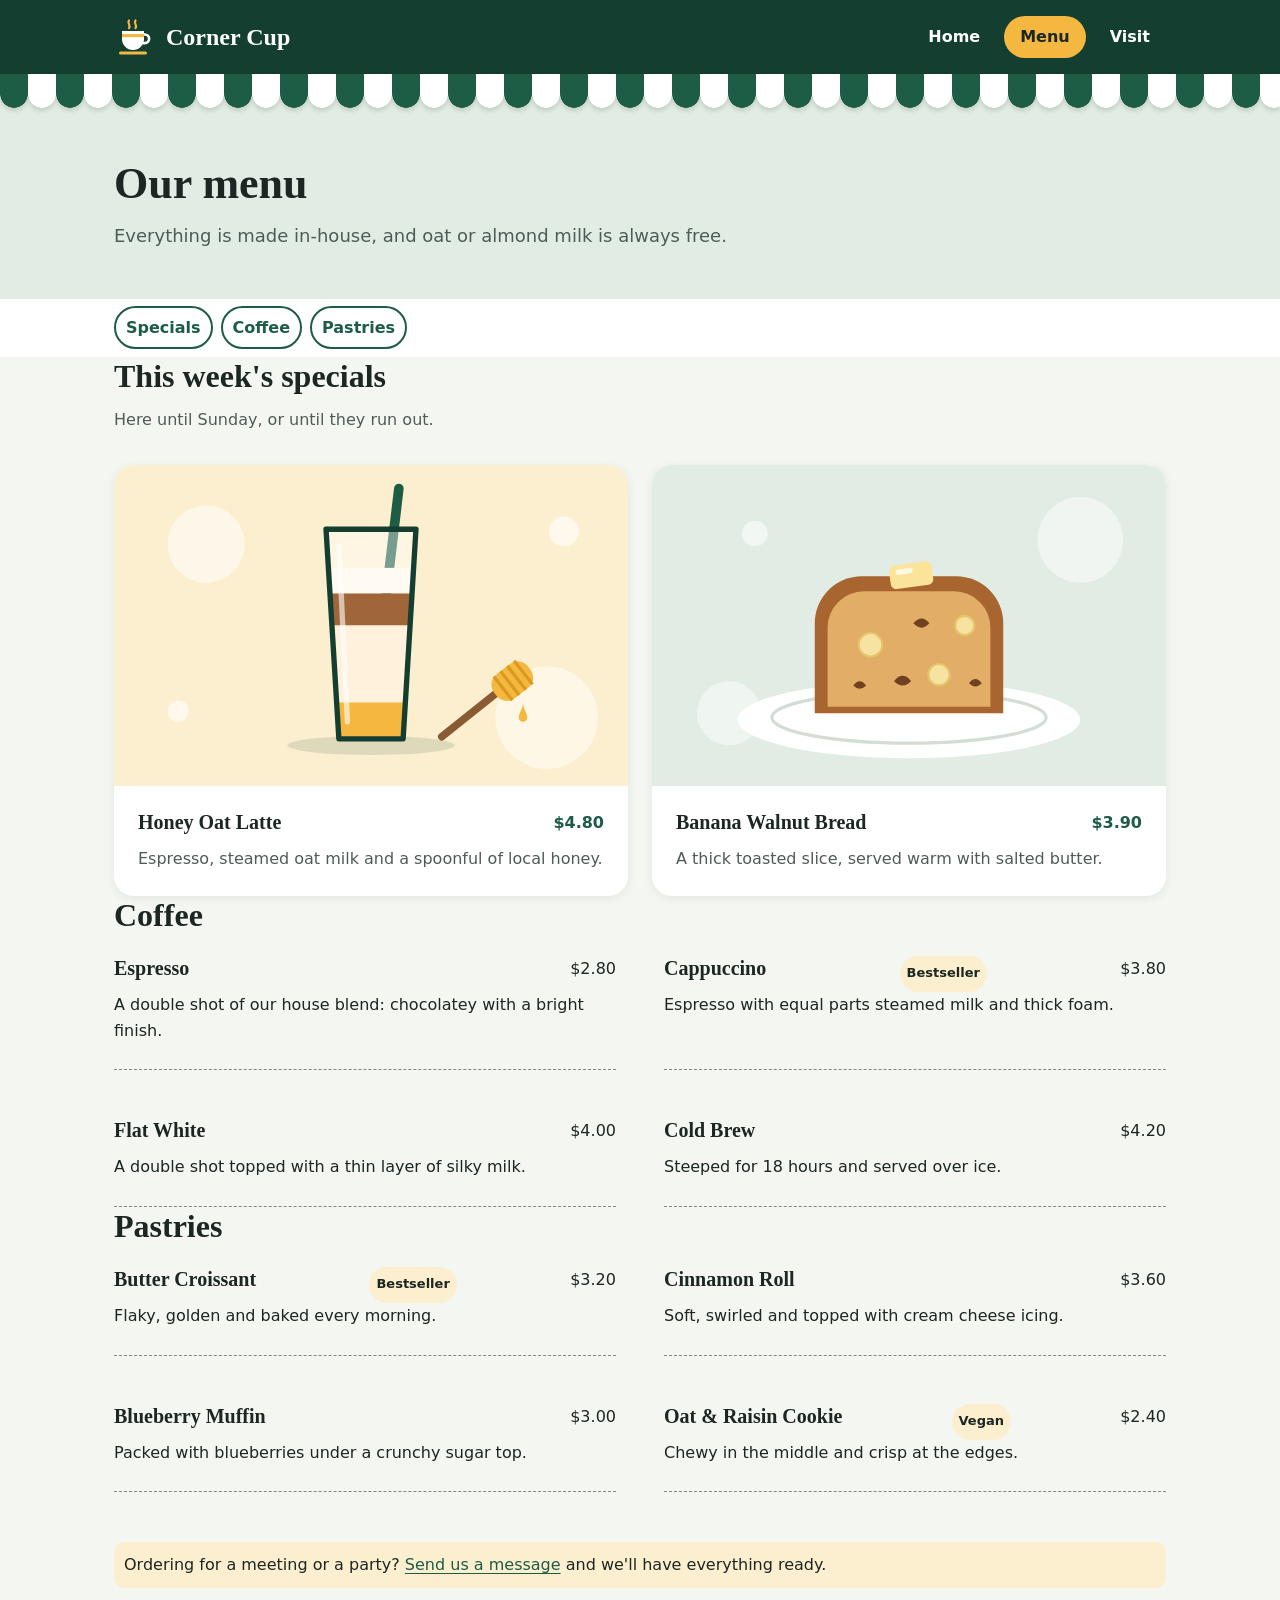
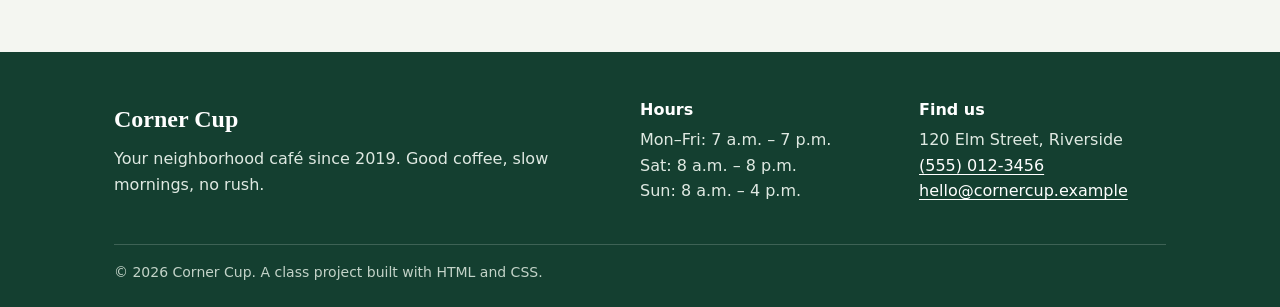
==== commit 01bd51ae: "Updates" ====
--- a/menu.html
+++ b/menu.html
@@ -51,7 +51,7 @@
         <p class="section-intro">Here until Sunday, or until they run out.</p>
         <div class="special-grid">
           <article class="special-card">
-            <img src="images/special-latte.svg" width="480" height="300" alt=""/>
+            <img src="images/special-latte.svg" width="480" height="300" alt="Photo of Honey Oat Latte"/>
             <div class="special-body">
               <div class="item-head">
                 <h3>Honey Oat Latte</h3>
@@ -61,7 +61,7 @@
             </div>
           </article>
           <article class="special-card">
-            <img src="images/special-bread.svg" width="480" height="300" alt=""/>
+            <img src="images/special-bread.svg" width="480" height="300" alt="Photo of Banana Walnut Bread"/>
             <div class="special-body">
               <div class="item-head">
                 <h3>Banana Walnut Bread</h3>
--- a/css/menu.css
+++ b/css/menu.css
@@ -25,10 +25,12 @@
 }
 
 .menu-nav-list a{
-  padding: 2px;
-  border: var(--color-primary);
+  text-decoration: none;
+  padding: 10px;
+  border: 2px solid var(--color-primary);
   border-radius: var(--radius-pill);
   color: var(--color-primary);
+  font-weight: bold;
 }
 
 .menu-nav-list a:Hover{
@@ -38,7 +40,7 @@
 
 .special-grid{
   display: grid;
-  grid-template-columns: repeat(2, 1fr);
+  grid-template-columns: 2fr 2fr;
   gap: var(--space-5);
 }
 
@@ -48,6 +50,12 @@
   border-radius: var(--radius-lg);
   box-shadow: var(--shadow);
   overflow: hidden;
+}
+
+.special-card img {
+  width: 100%;
+  height: auto;
+  object-fit: cover;
 }
 
 .special-body{
@@ -78,7 +86,7 @@
   margin: 0;
   padding: 0;
   display: grid;
-  grid-template-columns: repeat(2, 1fr);
+  grid-template-columns: 2fr 2fr;
   gap: var(--space-7);
   padding-top: 10px;
 }
@@ -86,6 +94,23 @@
 .menu-item{
   padding-bottom: 10px;
   border-bottom: 1px dashed var(--color-border-strong);
+}
+
+.group-note{
+  margin-top: 50px;
+  background-color: var(--color-accent-soft);
+  padding: 10px;
+  border-radius: 10px;
+  margin-bottom: var(--space-8);
+}
+
+.badge{
+  border-radius: var(--radius-pill);
+  padding: 7px;
+  background-color: var(--color-accent-soft);
+  font-size: small;
+  font-weight: bold;
+  font-family: var(--font-body);
 }
 
 /* ---------- TODO 1: Category links ---------- */
@@ -137,4 +162,14 @@
 /* ---------- TODO 5: Phones (700px and narrower) ---------- */
 @media (max-width: 700px) {
   /* Show the specials and both menu lists in one column. */
+  
+  .special-grid{
+    display: grid;
+    grid-template-columns: 1fr;
+  }
+
+  .menu-list{
+    display: grid;
+    grid-template-columns: 1fr;
+  }
 }
